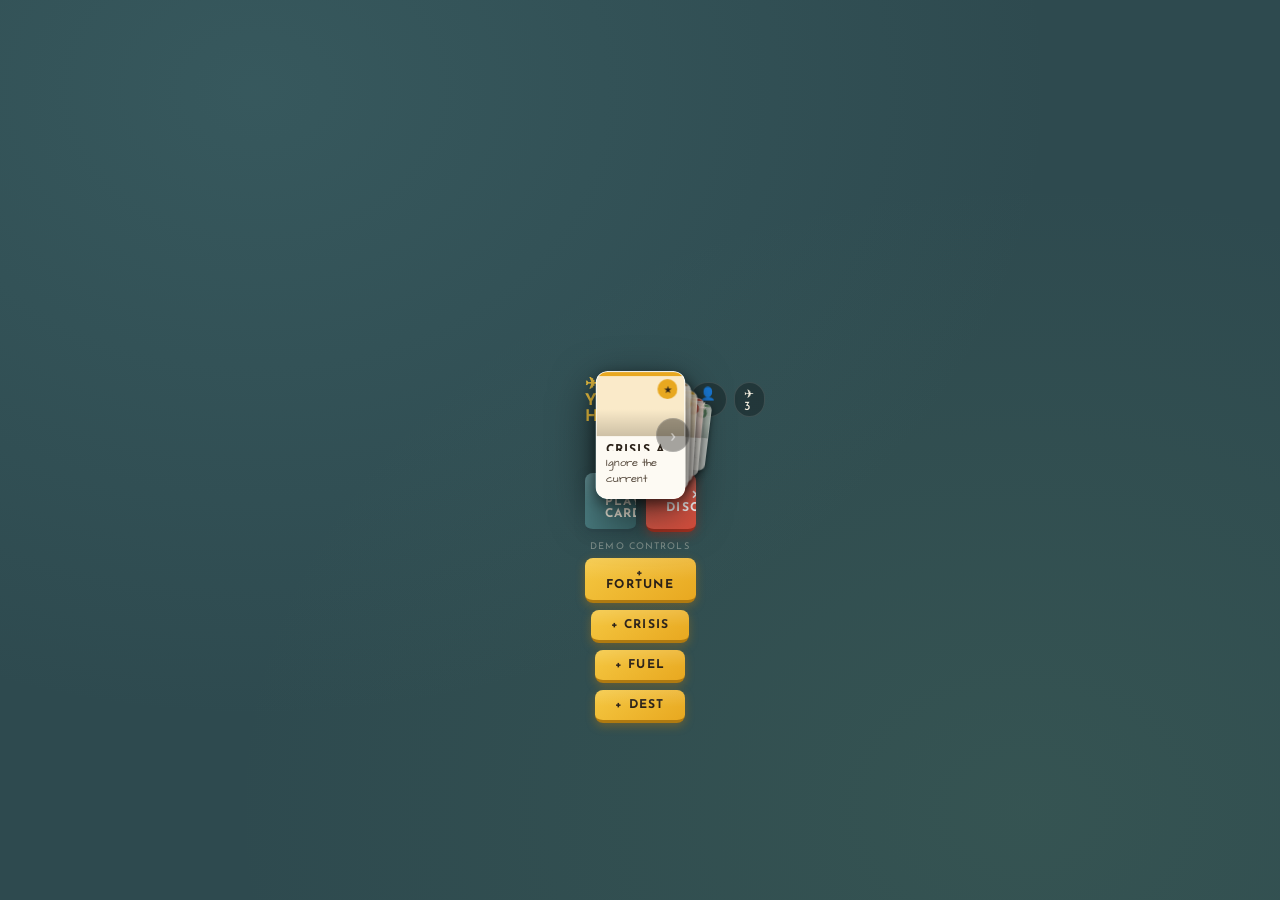
==== card-hand.html @ b1965eb2 "update" ====
<!DOCTYPE html>
<html lang="en">
<head>
<meta charset="UTF-8">
<meta name="viewport" content="width=device-width, initial-scale=1.0, user-scalable=no">
<title>Destination Dash — Card Hand</title>
<link href="https://fonts.googleapis.com/css2?family=Josefin+Sans:wght@300;400;700&family=Cabin:wght@400;600&family=Architects+Daughter&display=swap" rel="stylesheet">
<style>

/* =====================================================
   RESET
   ===================================================== */
*, *::before, *::after { box-sizing: border-box; margin: 0; padding: 0; }

html, body {
  width: 100%; height: 100%;
  overflow: hidden;
  -webkit-tap-highlight-color: transparent;
}

/* =====================================================
   DESIGN TOKENS
   Edit colours and transition speed here.
   ===================================================== */
:root {
  --teal-dark:    #2E4A4F;
  --teal-mid:     #3D6B6E;
  --teal-light:   #5A9196;
  --gold:         #E8A820;
  --gold-light:   #F5C842;
  --coral:        #D94F3D;
  --coral-light:  #F07060;
  --sage:         #6B9B6A;
  --sage-light:   #8BBB8A;
  --sand:         #C8A97E;
  --sand-dark:    #9B7B55;
  --lavender:     #8B7FAF;
  --warm-white:   #F5EFE0;
  --card-face:    #FDFAF3;
  --ink:          #2A2118;
  --ink-soft:     #4A3D30;
  --font-display: 'Josefin Sans', sans-serif;
  --font-body:    'Cabin', sans-serif;
  --font-flavor:  'Architects Daughter', cursive;
}

/* =====================================================
   APP SHELL
   Full screen on phones; letterboxed 3:4 on wide screens.
   ===================================================== */
body {
  background: var(--teal-dark);
  background-image:
    radial-gradient(ellipse at 20% 10%, rgba(90,145,150,.2) 0%, transparent 55%),
    radial-gradient(ellipse at 80% 90%, rgba(107,155,106,.12) 0%, transparent 55%);
  display: flex;
  align-items: center;
  justify-content: center;
  font-family: var(--font-body);
  color: var(--warm-white);
}

.app-shell {
  width:  min(100vw, calc(20vh * 0.75));
  height: min(20vh, calc(100vw * 1.333));
  display: flex;
  flex-direction: column;
  align-items: center;
  gap: 10px;
  padding: 14px 12px 10px;
}

/* =====================================================
   STATUS BAR
   ===================================================== */
.status-bar {
  width: 100%;
  display: flex;
  align-items: center;
  justify-content: space-between;
  flex-shrink: 0;
}

.status-bar h1 {
  font-family: var(--font-display);
  font-size: clamp(.7rem, 3.5vw, 1rem);
  font-weight: 700;
  letter-spacing: .18em;
  text-transform: uppercase;
  color: var(--gold-light);
}

.stat-pill {
  display: flex; align-items: center; gap: 4px;
  background: rgba(0,0,0,.3);
  border: 1px solid rgba(255,255,255,.12);
  border-radius: 20px;
  padding: 3px 9px;
  font-family: var(--font-display);
  font-size: clamp(.55rem, 2.4vw, .78rem);
  letter-spacing: .07em;
}
.stat-pill.warn   { border-color: rgba(232,168,32,.5);  color: var(--gold-light); }
.stat-pill.danger { border-color: rgba(217,79,61,.5);   color: var(--coral-light); }

/* =====================================================
   HAND STAGE
   IMPORTANT: no overflow:hidden here — cards must be
   visible even when they extend outside the stage bounds
   during animation.  The clipping happens at app-shell.
   ===================================================== */
.hand-stage {
  position: relative;
  width: 100%;
  flex: 1;
  min-height: 0;
  user-select: none;
  -webkit-user-select: none;
  touch-action: none;
}

/* =====================================================
   CARDS
   Width, height, left, top, transform — ALL set by JS.
   CSS handles appearance only.
   ===================================================== */
.hand-card {
  position: absolute;
  left: 0; top: 0;           /* anchor; JS translates from here */
  border-radius: 12px;
  overflow: hidden;
  cursor: pointer;
  will-change: transform;
  -webkit-user-drag: none;
}

.card-face {
  position: absolute;
  inset: 0;
  background: var(--card-face);
  border-radius: 12px;
  border: 1.5px solid rgba(255,255,255,.22);
  display: flex;
  flex-direction: column;
  overflow: hidden;
}

/* Coloured top stripe per type */
.card-face::before {
  content: '';
  height: 4px;
  flex-shrink: 0;
}
[data-type="fortune"] .card-face::before { background: var(--gold); }
[data-type="crisis"]  .card-face::before { background: var(--coral); }
[data-type="dest"]    .card-face::before { background: var(--sage); }
[data-type="fuel"]    .card-face::before { background: var(--sand-dark); }
[data-type="model"]   .card-face::before { background: var(--lavender); }

.card-art {
  flex-shrink: 0;
  height: 48%;
  background: center/cover no-repeat;
  position: relative;
}
.card-art::after {
  content: '';
  position: absolute; inset: 0;
  background: linear-gradient(180deg,transparent 55%,rgba(0,0,0,.18) 100%);
}

.card-badge {
  position: absolute;
  top: 7px; right: 7px;
  width: 20px; height: 20px;
  border-radius: 50%;
  display: flex; align-items: center; justify-content: center;
  font-size: .62rem;
  z-index: 2;
}
[data-type="fortune"] .card-badge { background: var(--gold);      color: var(--ink); }
[data-type="crisis"]  .card-badge { background: var(--coral);     color: #fff; }
[data-type="dest"]    .card-badge { background: var(--sage);      color: #fff; }
[data-type="fuel"]    .card-badge { background: var(--sand-dark); color: #fff; }
[data-type="model"]   .card-badge { background: var(--lavender);  color: #fff; }

.card-text {
  flex: 1;
  padding: 7px 9px 8px;
  display: flex;
  flex-direction: column;
  gap: 4px;
  overflow: hidden;
  min-height: 0;
}

.card-title {
  font-family: var(--font-display);
  font-weight: 700;
  font-size: clamp(.5rem, 1.6vw, .76rem);
  letter-spacing: .1em;
  text-transform: uppercase;
  color: var(--ink);
  white-space: nowrap;
  overflow: hidden;
  text-overflow: ellipsis;
  line-height: 1.2;
}

.card-body {
  font-family: var(--font-flavor);
  font-size: clamp(.44rem, 1.4vw, .68rem);
  color: var(--ink-soft);
  line-height: 1.45;
  overflow: hidden;
  display: -webkit-box;
  -webkit-line-clamp: 4;
  -webkit-box-orient: vertical;
}

.card-stats { display: flex; gap: 5px; margin-top: auto; padding-top: 3px; }
.card-stat  {
  font-family: var(--font-display);
  font-size: clamp(.42rem, 1.3vw, .62rem);
  font-weight: 700;
  background: rgba(0,0,0,.07);
  border-radius: 10px;
  padding: 2px 6px;
  color: var(--ink-soft);
}

.card-back {
  position: absolute; inset: 0;
  border-radius: 12px;
  background: linear-gradient(135deg,#3a6368 0%,#2a4a50 50%,#3a6368 100%);
  border: 1.5px solid rgba(255,255,255,.15);
  display: flex; align-items: center; justify-content: center;
}
.card-back::before {
  content: '';
  position: absolute; inset: 6px;
  border-radius: 8px;
  border: 1px dashed rgba(255,255,255,.2);
}
.card-back-label {
  font-family: var(--font-display);
  font-size: .55rem;
  letter-spacing: .2em;
  text-transform: uppercase;
  color: rgba(255,255,255,.3);
}

/* nav arrows */
.nav-hint {
  position: absolute;
  top: 50%; transform: translateY(-50%);
  width: 34px; height: 34px;
  background: rgba(0,0,0,.35);
  border: 1px solid rgba(255,255,255,.15);
  border-radius: 50%;
  display: flex; align-items: center; justify-content: center;
  font-size: 1.1rem;
  color: rgba(255,255,255,.5);
  pointer-events: none;
  opacity: 0;
  transition: opacity .3s ease;
  z-index: 200;
}
.nav-hint.left  { left:  6px; }
.nav-hint.right { right: 6px; }
.nav-hint.show  { opacity: 1; }

/* =====================================================
   DOTS
   ===================================================== */
.card-dots {
  display: flex; gap: 5px;
  align-items: center; justify-content: center;
  height: 18px;
  flex-shrink: 0;
}
.dot {
  width: 6px; height: 6px;
  border-radius: 3px;
  background: rgba(255,255,255,.25);
  transition: all .25s ease;
}
.dot.active { width: 18px; background: var(--gold); }

/* =====================================================
   BUTTONS
   ===================================================== */
.action-bar {
  display: flex; gap: 10px;
  justify-content: center;
  width: 100%;
  flex-shrink: 0;
}

.btn {
  display: inline-flex; align-items: center; gap: 6px;
  padding: 9px 20px;
  font-family: var(--font-display);
  font-size: clamp(.58rem, 2.1vw, .76rem);
  font-weight: 700;
  letter-spacing: .1em;
  text-transform: uppercase;
  border: none; border-radius: 8px;
  cursor: pointer;
  transition: transform .12s ease;
  -webkit-tap-highlight-color: transparent;
  position: relative; overflow: hidden;
}
.btn::after {
  content: '';
  position: absolute; inset: 0;
  background: linear-gradient(180deg,rgba(255,255,255,.12) 0%,transparent 55%);
  pointer-events: none;
}
.btn:active { transform: scale(.96); }

.btn-play    { background: linear-gradient(145deg,var(--teal-light),var(--teal-mid)); color: var(--warm-white); border-bottom: 3px solid var(--teal-dark); box-shadow: 0 3px 10px rgba(46,74,79,.5); }
.btn-discard { background: linear-gradient(145deg,var(--coral-light),var(--coral));   color: #fff;              border-bottom: 3px solid #a03020;           box-shadow: 0 3px 10px rgba(160,48,32,.5); }
.btn-add     { background: linear-gradient(145deg,var(--gold-light),var(--gold));     color: var(--ink);        border-bottom: 3px solid #b07a10;           box-shadow: 0 3px 10px rgba(184,122,16,.4); }

/* =====================================================
   DEMO CONTROLS  (remove in production)
   ===================================================== */
.demo-controls {
  display: flex; flex-wrap: wrap; gap: 7px;
  justify-content: center;
  width: 100%;
  flex-shrink: 0;
}
.demo-label {
  font-family: var(--font-display);
  font-size: .58rem; letter-spacing: .12em;
  color: rgba(245,239,224,.4);
  text-transform: uppercase;
  width: 100%; text-align: center;
}

/* =====================================================
   MODAL
   ===================================================== */
.modal-backdrop {
  position: fixed; inset: 0;
  background: rgba(20,35,38,.88);
  backdrop-filter: blur(6px);
  -webkit-backdrop-filter: blur(6px);
  display: flex; align-items: center; justify-content: center;
  padding: 20px;
  z-index: 1000;
  opacity: 0;
  pointer-events: none;
  transition: opacity .3s ease;
}
.modal-backdrop.open { opacity: 1; pointer-events: all; }

.modal {
  background: var(--card-face);
  border-radius: 16px;
  box-shadow: 0 24px 64px rgba(0,0,0,.7);
  width: min(320px, 88vw);
  overflow: hidden;
  color: var(--ink);
  transform: scale(.88) translateY(20px);
  transition: transform .32s cubic-bezier(.34,1.2,.64,1);
  border: 1.5px solid rgba(255,255,255,.3);
}
.modal-backdrop.open .modal { transform: scale(1) translateY(0); }

.modal-art {
  height: 160px;
  background: var(--teal-mid) center/cover no-repeat;
  position: relative;
}
.modal-art::after {
  content: '';
  position: absolute; inset: 0;
  background: linear-gradient(180deg,transparent 40%,rgba(0,0,0,.3) 100%);
}

.modal-header  { padding: 14px 18px 4px; }
.modal-title   { font-family: var(--font-display); font-size: .95rem; font-weight: 700; letter-spacing: .12em; text-transform: uppercase; }
.modal-badge   { display: inline-flex; align-items: center; gap: 4px; margin-top: 5px; padding: 2px 10px; border-radius: 20px; font-family: var(--font-display); font-size: .62rem; letter-spacing: .1em; text-transform: uppercase; }

[data-type="fortune"] .modal-badge { background: rgba(232,168,32,.15); color: var(--gold);      border: 1px solid rgba(232,168,32,.3); }
[data-type="crisis"]  .modal-badge { background: rgba(217,79,61,.15);  color: var(--coral);     border: 1px solid rgba(217,79,61,.3); }
[data-type="dest"]    .modal-badge { background: rgba(107,155,106,.15);color: var(--sage);      border: 1px solid rgba(107,155,106,.3); }
[data-type="fuel"]    .modal-badge { background: rgba(200,169,126,.15);color: var(--sand-dark); border: 1px solid rgba(200,169,126,.3); }
[data-type="model"]   .modal-badge { background: rgba(139,127,175,.15);color: var(--lavender);  border: 1px solid rgba(139,127,175,.3); }

.modal-body   { padding: 10px 18px; font-family: var(--font-flavor); font-size: .82rem; color: var(--ink-soft); line-height: 1.6; }
.modal-stats  { display: flex; gap: 8px; padding: 4px 18px 12px; }
.modal-stat   { font-family: var(--font-display); font-size: .7rem; font-weight: 700; background: rgba(0,0,0,.07); border-radius: 12px; padding: 3px 10px; color: var(--ink-soft); }
.modal-footer { display: flex; gap: 8px; padding: 10px 18px 16px; border-top: 1px solid rgba(0,0,0,.08); }
.modal-footer .btn { flex: 1; justify-content: center; }

/* =====================================================
   ENTRANCE ANIMATION
   ===================================================== */
@keyframes card-enter {
  from { opacity: 0; transform: translateX(50px) scale(.82) !important; }
  to   { opacity: 1; }
}
.card-entering { animation: card-enter .38s cubic-bezier(.34,1.15,.64,1) forwards; }

</style>
</head>
<body>

<div class="app-shell">

  <div class="status-bar">
    <h1>✈ Your Hand</h1>
    <div style="display:flex;gap:7px">
      <div class="stat-pill warn">⛽ 8</div>
      <div class="stat-pill">👤 4</div>
      <div class="stat-pill">✈ 3</div>
    </div>
  </div>

  <div class="hand-stage" id="hand-stage">
    <div class="nav-hint left"  id="nav-left">‹</div>
    <div class="nav-hint right" id="nav-right">›</div>
  </div>

  <div class="card-dots" id="card-dots"></div>

  <div class="action-bar">
    <button class="btn btn-play"    id="btn-play">✈ Play Card</button>
    <button class="btn btn-discard" id="btn-discard">✕ Discard</button>
  </div>

  <div class="demo-controls">
    <div class="demo-label">Demo Controls</div>
    <button class="btn btn-add" id="btn-add-fortune">+ Fortune</button>
    <button class="btn btn-add" id="btn-add-crisis">+ Crisis</button>
    <button class="btn btn-add" id="btn-add-fuel">+ Fuel</button>
    <button class="btn btn-add" id="btn-add-dest">+ Dest</button>
  </div>

</div>

<div class="modal-backdrop" id="modal-backdrop">
  <div class="modal" id="modal">
    <div class="modal-art"    id="modal-art"></div>
    <div class="modal-header">
      <div class="modal-title" id="modal-title"></div>
      <div class="modal-badge" id="modal-badge"></div>
    </div>
    <div class="modal-body"   id="modal-body"></div>
    <div class="modal-stats"  id="modal-stats"></div>
    <div class="modal-footer">
      <button class="btn btn-play"    id="modal-play-btn">✈ Play</button>
      <button class="btn btn-discard" id="modal-close-btn">✕ Close</button>
    </div>
  </div>
</div>

<script>
/* =====================================================
   CardHand — Destination Dash
   =====================================================

   PUBLIC API
   ──────────
   const hand = new CardHand('#hand-stage', options);

   hand.addCard(data, {animate})   Add card to right end
   hand.removeCard(index?)         Remove by index (default = active)
   hand.removeActiveCard()         Remove active card
   hand.navigateTo(index)          Go to card by index
   hand.navigateNext()             Next card
   hand.navigatePrev()             Previous card
   hand.getActiveCard()            Returns active card data
   hand.openModal(index?)          Open detail modal
   hand.closeModal()               Close modal
   hand.onActiveCardTap(fn)        fn(cardData, el)
   hand.onCardPlay(fn)             fn(cardData)
   hand.onCardDiscard(fn)          fn(cardData)

   CARD DATA SHAPE
   ───────────────
   { id, type, title, body, art, faceDown, stats:[{icon,value}] }
   type: 'fortune' | 'crisis' | 'dest' | 'fuel' | 'model'

   FAN TUNING  (edit constants inside _measure())
   ───────────
   CARD_RATIO   card height / width          default 1.42
   CARD_W_FRAC  card width as % of stage     default 0.40
   PEEK_RATIO   horizontal shift per step    default 0.10
   DROOP_RATIO  downward drop per step       default 0.038
   BG_SCALE     scale per step from active   default 0.85
   MAX_ROT      max rotation in degrees      default 7
   ===================================================== */

class CardHand {

  constructor(selector, opts = {}) {
    this.stage = document.querySelector(selector);
    this.cards  = [];   // card data objects
    this._els   = [];   // parallel DOM elements

    this.activeIndex     = 0;
    this._swipeThreshold = opts.swipeThreshold ?? 40;
    this._holdDelay      = opts.holdDelay      ?? 480;
    this._cbTap          = opts.onActiveCardTap ?? null;
    this._cbPlay         = opts.onCardPlay      ?? null;
    this._cbDiscard      = opts.onCardDiscard   ?? null;

    this._drag        = null;
    this._holdTimer   = null;
    this._didMove     = false;
    this._resizeTimer = null;

    this._navLeft  = document.getElementById('nav-left');
    this._navRight = document.getElementById('nav-right');

    this._listen();
  }

  /* ── add / remove ──────────────────────────────── */

  addCard(data, opts = {}) {
    const animate = opts.animate !== false;
    this.cards.push(data);
    const el = this._build(data);
    this.stage.appendChild(el);
    this._els.push(el);

    // One rAF so the element has layout before we measure it
    requestAnimationFrame(() => {
      this._layout(animate);
      this._dots();
      this._hints();
      if (animate) {
        el.classList.add('card-entering');
        el.addEventListener('animationend',
          () => el.classList.remove('card-entering'), { once:true });
      }
    });
  }

  removeCard(idx = this.activeIndex) {
    if (!this.cards.length) return;
    idx = Math.max(0, Math.min(idx, this.cards.length - 1));
    const el = this._els[idx];
    el.style.transition = 'opacity .22s ease, transform .22s ease';
    el.style.opacity    = '0';
    el.style.transform += ' scale(.82)';
    setTimeout(() => {
      el.remove();
      this.cards.splice(idx, 1);
      this._els.splice(idx, 1);
      this.activeIndex = Math.min(this.activeIndex, Math.max(0, this.cards.length-1));
      this._layout(true); this._dots(); this._hints();
    }, 250);
  }

  removeActiveCard() { this.removeCard(this.activeIndex); }

  /* ── navigation ────────────────────────────────── */

  navigateTo(i) {
    if (i < 0 || i >= this.cards.length) return;
    this.activeIndex = i;
    this._layout(true); this._dots(); this._hints();
  }
  navigateNext() { this.navigateTo(this.activeIndex + 1); }
  navigatePrev() { this.navigateTo(this.activeIndex - 1); }
  getActiveCard() { return this.cards[this.activeIndex] ?? null; }

  /* ── callbacks ─────────────────────────────────── */

  onActiveCardTap(fn) { this._cbTap     = fn; }
  onCardPlay(fn)      { this._cbPlay    = fn; }
  onCardDiscard(fn)   { this._cbDiscard = fn; }

  /* ── modal ──────────────────────────────────────── */

  openModal(idx = this.activeIndex) {
    const card = this.cards[idx];
    if (!card) return;
    const backdrop = document.getElementById('modal-backdrop');
    const modal    = document.getElementById('modal');
    modal.dataset.type = card.type;

    const artEl = document.getElementById('modal-art');
    artEl.style.backgroundImage = card.art
      ? `url('${card.art}')`
      : `linear-gradient(135deg,${this._color(card.type)}55,${this._color(card.type)}22)`;

    document.getElementById('modal-title').textContent = card.title ?? '';
    document.getElementById('modal-body').textContent  = card.body  ?? '';
    document.getElementById('modal-badge').textContent = this._label(card.type);

    const stats = document.getElementById('modal-stats');
    stats.innerHTML = '';
    (card.stats ?? []).forEach(s => {
      const d = document.createElement('div');
      d.className = 'modal-stat';
      d.textContent = `${s.icon} ${s.value}`;
      stats.appendChild(d);
    });

    backdrop.classList.add('open');
    const close = e => {
      if (e.target === backdrop) {
        this.closeModal();
        backdrop.removeEventListener('pointerdown', close);
      }
    };
    backdrop.addEventListener('pointerdown', close);
  }

  closeModal() {
    document.getElementById('modal-backdrop')?.classList.remove('open');
  }

  /* ── LAYOUT ENGINE ──────────────────────────────── */

  /*
   * _measure()
   * All layout constants in one place.
   * Edit these to tune the fan appearance.
   *
   * CARD_RATIO   — height ÷ width (1.42 ≈ real playing card)
   * CARD_W_FRAC  — card width as a fraction of stage width
   * PEEK_RATIO   — horizontal offset per step as fraction of stage width
   *                Increase for a wider, more spread fan
   * DROOP_RATIO  — downward arc per step as fraction of stage height
   *                Increase for a deeper curve
   * BG_SCALE     — scale multiplier per step away from active (0–1)
   *                Lower = background cards shrink more dramatically
   * MAX_ROT      — max rotation in degrees on the outermost card
   *                Increase for a more angular, dramatic fan
   */
  _measure() {
    const CARD_RATIO  = 1.42;
    const CARD_W_FRAC = 0.40;
    const PEEK_RATIO  = 0.10;
    const DROOP_RATIO = 0.038;
    const BG_SCALE    = 0.85;
    const MAX_ROT     = 7;

    const sw = this.stage.offsetWidth;
    const sh = this.stage.offsetHeight;

    const cardW = Math.max(90, Math.min(210, sw * CARD_W_FRAC));
    const cardH = cardW * CARD_RATIO;
    const peek  = sw * PEEK_RATIO;
    const droop = sh * DROOP_RATIO;

    return { sw, sh, cardW, cardH, peek, droop, BG_SCALE, MAX_ROT };
  }

  /*
   * _layout(animate)
   * Positions every card using pixel transforms.
   * All transform values are computed here in JS —
   * no CSS variables are parsed, avoiding the clamp() issue.
   */
  _layout(animate = true) {
    if (!this._els.length) return;

    const { sw, sh, cardW, cardH, peek, droop, BG_SCALE, MAX_ROT } = this._measure();
    const ai    = this.activeIndex;
    const count = this._els.length;
    const cx    = sw / 2;
    const cy    = sh / 2;
    const span  = Math.max(1, Math.max(ai, count - 1 - ai));

    this._els.forEach((el, i) => {
      const dist    = i - ai;       // negative = left, 0 = active, positive = right
      const absDist = Math.abs(dist);

      // Set dimensions first so the card has a real size in the DOM
      el.style.width  = `${cardW}px`;
      el.style.height = `${cardH}px`;

      // X: centre the active card; offset others by peek per step
      const x = cx - cardW / 2 + dist * peek;
      // Y: active card at vertical centre; others drop by droop per step
      const y = cy - cardH / 2 + absDist * droop;

      // Scale: 1.0 for active, reduces by BG_SCALE per step
      const scale = Math.pow(BG_SCALE, absDist);

      // Rotation: spread evenly across MAX_ROT degrees
      const rotate = dist * (MAX_ROT / span);

      // Z-index: active always on top
      el.style.zIndex = 100 - absDist;

      // Opacity: gently fade distant cards
      el.style.opacity = Math.max(0.4, 1 - absDist * 0.07).toFixed(2);

      // Shadow
      el.style.boxShadow = absDist === 0
        ? '0 16px 44px rgba(0,0,0,.65), 0 4px 14px rgba(0,0,0,.45)'
        : '0 5px 18px rgba(0,0,0,.5), 0 2px 6px rgba(0,0,0,.3)';

      // Transition: on during navigation, off during drag
      el.style.transition = animate
        ? 'transform .42s cubic-bezier(.34,1.15,.64,1), opacity .35s ease, box-shadow .35s ease'
        : 'none';

      // The actual transform: translate from top-left, scale, rotate
      el.style.transform = `translate(${x}px,${y}px) scale(${scale}) rotate(${rotate}deg)`;

      el.classList.toggle('is-active', i === ai);
    });
  }

  /* ── BUILD CARD ELEMENT ─────────────────────────── */

  _build(data) {
    const el = document.createElement('div');
    el.className      = 'hand-card';
    el.dataset.type   = data.type  ?? 'fortune';
    el.dataset.cardId = data.id    ?? '';

    if (data.faceDown) {
      el.innerHTML = `<div class="card-back">
        <span class="card-back-label">Destination Dash</span></div>`;
    } else {
      const artBg    = data.art ? `url('${data.art}')` : '';
      const artColor = this._color(data.type);
      const stats    = (data.stats ?? []).map(s =>
        `<span class="card-stat">${s.icon} ${s.value}</span>`).join('');

      el.innerHTML = `
        <div class="card-face">
          <div class="card-art"
            style="background-image:${artBg};background-color:${artColor}33;"></div>
          <div class="card-badge">${this._icon(data.type)}</div>
          <div class="card-text">
            <div class="card-title">${data.title ?? ''}</div>
            <div class="card-body">${data.body ?? ''}</div>
            ${stats ? `<div class="card-stats">${stats}</div>` : ''}
          </div>
        </div>`;
    }
    return el;
  }

  /* ── INPUT HANDLING ─────────────────────────────── */

  _listen() {
    const s = this.stage;
    s.addEventListener('pointerdown',   e => this._down(e),   { passive:true });
    s.addEventListener('pointermove',   e => this._move(e),   { passive:true });
    s.addEventListener('pointerup',     e => this._up(e));
    s.addEventListener('pointercancel', ()  => this._cancel());

    document.addEventListener('keydown', e => {
      if (e.key==='ArrowRight') this.navigateNext();
      if (e.key==='ArrowLeft')  this.navigatePrev();
      if (e.key==='Enter'||e.key===' ') this.openModal();
      if (e.key==='Escape')     this.closeModal();
    });

    window.addEventListener('resize', () => {
      clearTimeout(this._resizeTimer);
      this._resizeTimer = setTimeout(() => this._layout(false), 80);
    });
  }

  _down(e) {
    this._didMove = false;
    this._drag    = { startX: e.clientX, startY: e.clientY, lastX: e.clientX };
    this._holdTimer = setTimeout(() => {
      if (!this._didMove) this.openModal();
    }, this._holdDelay);
  }

  _move(e) {
    if (!this._drag) return;
    const dx = e.clientX - this._drag.startX;
    const dy = e.clientY - this._drag.startY;
    if (Math.abs(dx) > 6 || Math.abs(dy) > 6) {
      this._didMove = true;
      clearTimeout(this._holdTimer);
    }
    this._drag.lastX = e.clientX;
  }

  _up(e) {
    if (!this._drag) return;
    clearTimeout(this._holdTimer);
    const dx      = e.clientX - this._drag.startX;
    const dy      = e.clientY - this._drag.startY;
    const didMove = this._didMove;
    this._drag    = null;
    this._didMove = false;

    if (didMove) {
      // Swipe: horizontal must dominate
      if (Math.abs(dx) > this._swipeThreshold && Math.abs(dx) > Math.abs(dy) * 1.2) {
        if (dx < 0) this.navigateNext();
        else        this.navigatePrev();
      }
    } else {
      // Short tap — identify which card was hit
      const hit    = document.elementFromPoint(e.clientX, e.clientY);
      const cardEl = hit?.closest?.('.hand-card');
      const idx    = cardEl ? this._els.indexOf(cardEl) : -1;

      if (idx === this.activeIndex && cardEl) {
        if (this._cbTap) this._cbTap(this.cards[idx], cardEl);
      } else if (idx !== -1) {
        this.navigateTo(idx);
      }
    }
  }

  _cancel() {
    clearTimeout(this._holdTimer);
    this._drag = null; this._didMove = false;
    this._layout(true);
  }

  /* ── UI HELPERS ─────────────────────────────────── */

  _dots() {
    const c = document.getElementById('card-dots');
    if (!c) return;
    c.innerHTML = '';
    this.cards.forEach((_, i) => {
      const d = document.createElement('div');
      d.className = `dot${i === this.activeIndex ? ' active' : ''}`;
      c.appendChild(d);
    });
  }

  _hints() {
    this._navLeft ?.classList.toggle('show', this.activeIndex > 0);
    this._navRight?.classList.toggle('show', this.activeIndex < this.cards.length - 1);
  }

  /* ── TYPE HELPERS ───────────────────────────────── */

  _icon(t)  { return {fortune:'★',crisis:'⚠',dest:'◎',fuel:'⛽',model:'✈'}[t]??'?'; }
  _label(t) { return {fortune:'★ Fortune',crisis:'⚠ Crisis',dest:'◎ Destination',
                      fuel:'⛽ Fuel Canister',model:'✈ Model (DLC)'}[t]??t; }
  _color(t) { return {fortune:'#E8A820',crisis:'#D94F3D',dest:'#6B9B6A',
                      fuel:'#C8A97E',model:'#8B7FAF'}[t]??'#888'; }
}

/* =====================================================
   INIT
   ===================================================== */

const hand = new CardHand('#hand-stage', {
  swipeThreshold: 40,
  holdDelay:      480,
  onActiveCardTap() { hand.openModal(); },
  onCardPlay(c)     { console.log('Play:',c.title); hand.closeModal(); hand.removeActiveCard(); },
  onCardDiscard(c)  { console.log('Discard:',c.title); hand.closeModal(); hand.removeActiveCard(); },
});

/* Wire buttons */
document.getElementById('btn-play').onclick    = () => { const c=hand.getActiveCard(); if(c&&hand._cbPlay)    hand._cbPlay(c); };
document.getElementById('btn-discard').onclick = () => { const c=hand.getActiveCard(); if(c&&hand._cbDiscard) hand._cbDiscard(c); };
document.getElementById('modal-play-btn').onclick  = () => { const c=hand.getActiveCard(); if(c&&hand._cbPlay) hand._cbPlay(c); };
document.getElementById('modal-close-btn').onclick = () => hand.closeModal();

/* Demo buttons */
let n = 10;
document.getElementById('btn-add-fortune').onclick = () =>
  hand.addCard({id:`f${n++}`,type:'fortune',title:'Hack The System',
    body:'Instead of rolling the die, gain up to 6 passengers at end of turn.',stats:[]});
document.getElementById('btn-add-crisis').onclick = () =>
  hand.addCard({id:`c${n++}`,type:'crisis',title:'Fuel Leak',
    body:'Roll the die twice. Remove fuel equal to or more than the sum.',stats:[]});
document.getElementById('btn-add-fuel').onclick = () =>
  hand.addCard({id:`u${n++}`,type:'fuel',title:'Fuel Canister',body:'',
    stats:[{icon:'⛽',value:String(Math.floor(Math.random()*7)+2)}]});
document.getElementById('btn-add-dest').onclick = () =>
  hand.addCard({id:`d${n++}`,type:'dest',title:'Mount Ignis',
    body:'The heart of the planet roars with the might of a thousand dragons.',
    stats:[{icon:'⛽',value:'15'},{icon:'👤',value:'4–8'}]});

/* Starting hand — stagger slightly for a cascade-in effect */
requestAnimationFrame(() => {
  [
    {id:'c1',type:'fortune',title:'Crisis Averted',
     body:'Ignore the current crisis. Only playable during the resolution phase.',stats:[]},
    {id:'u1',type:'fuel',title:'Fuel Canister',body:'',stats:[{icon:'⛽',value:'6'}]},
    {id:'f1',type:'fortune',title:'Overdrive',
     body:'You have an unlimited number of actions this turn.',stats:[]},
    {id:'cr1',type:'crisis',title:'Sabotaged',
     body:'Discard all cards in your hand (including crises).',stats:[]},
    {id:'d1',type:'dest',title:'Lonely Hills',
     body:'You feel an irresistible urge to venture deeper into the labyrinth of valleys.',
     stats:[{icon:'⛽',value:'7'},{icon:'👤',value:'1–4'}]},
  ].forEach((c, i) => setTimeout(() => hand.addCard(c, {animate: i > 0}), i * 70));
});
</script>
</body>
</html>
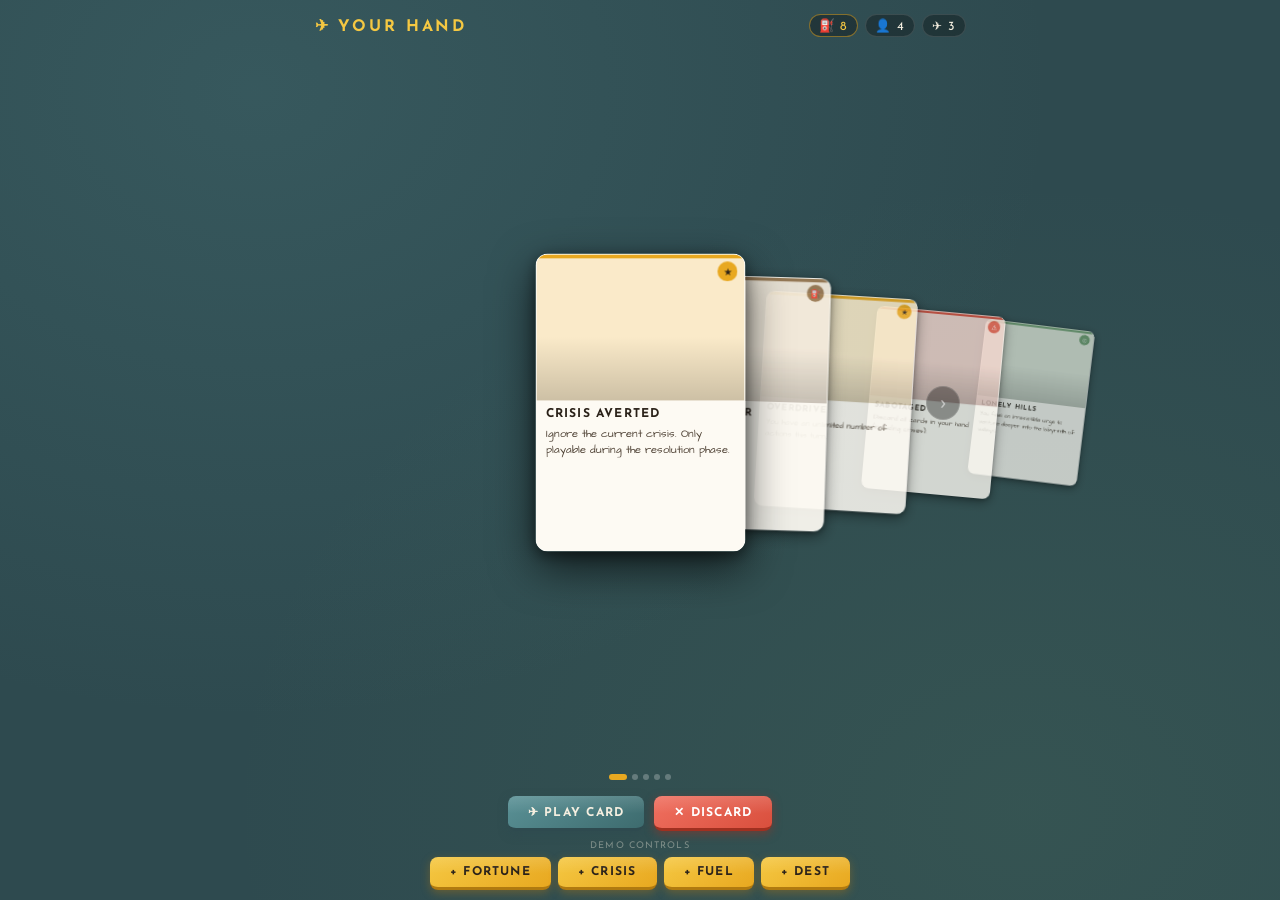
==== commit f0f686ee: "update" ====
--- a/card-hand.html
+++ b/card-hand.html
@@ -5,408 +5,7 @@
 <meta name="viewport" content="width=device-width, initial-scale=1.0, user-scalable=no">
 <title>Destination Dash — Card Hand</title>
 <link href="https://fonts.googleapis.com/css2?family=Josefin+Sans:wght@300;400;700&family=Cabin:wght@400;600&family=Architects+Daughter&display=swap" rel="stylesheet">
-<style>
-
-/* =====================================================
-   RESET
-   ===================================================== */
-*, *::before, *::after { box-sizing: border-box; margin: 0; padding: 0; }
-
-html, body {
-  width: 100%; height: 100%;
-  overflow: hidden;
-  -webkit-tap-highlight-color: transparent;
-}
-
-/* =====================================================
-   DESIGN TOKENS
-   Edit colours and transition speed here.
-   ===================================================== */
-:root {
-  --teal-dark:    #2E4A4F;
-  --teal-mid:     #3D6B6E;
-  --teal-light:   #5A9196;
-  --gold:         #E8A820;
-  --gold-light:   #F5C842;
-  --coral:        #D94F3D;
-  --coral-light:  #F07060;
-  --sage:         #6B9B6A;
-  --sage-light:   #8BBB8A;
-  --sand:         #C8A97E;
-  --sand-dark:    #9B7B55;
-  --lavender:     #8B7FAF;
-  --warm-white:   #F5EFE0;
-  --card-face:    #FDFAF3;
-  --ink:          #2A2118;
-  --ink-soft:     #4A3D30;
-  --font-display: 'Josefin Sans', sans-serif;
-  --font-body:    'Cabin', sans-serif;
-  --font-flavor:  'Architects Daughter', cursive;
-}
-
-/* =====================================================
-   APP SHELL
-   Full screen on phones; letterboxed 3:4 on wide screens.
-   ===================================================== */
-body {
-  background: var(--teal-dark);
-  background-image:
-    radial-gradient(ellipse at 20% 10%, rgba(90,145,150,.2) 0%, transparent 55%),
-    radial-gradient(ellipse at 80% 90%, rgba(107,155,106,.12) 0%, transparent 55%);
-  display: flex;
-  align-items: center;
-  justify-content: center;
-  font-family: var(--font-body);
-  color: var(--warm-white);
-}
-
-.app-shell {
-  width:  min(100vw, calc(20vh * 0.75));
-  height: min(20vh, calc(100vw * 1.333));
-  display: flex;
-  flex-direction: column;
-  align-items: center;
-  gap: 10px;
-  padding: 14px 12px 10px;
-}
-
-/* =====================================================
-   STATUS BAR
-   ===================================================== */
-.status-bar {
-  width: 100%;
-  display: flex;
-  align-items: center;
-  justify-content: space-between;
-  flex-shrink: 0;
-}
-
-.status-bar h1 {
-  font-family: var(--font-display);
-  font-size: clamp(.7rem, 3.5vw, 1rem);
-  font-weight: 700;
-  letter-spacing: .18em;
-  text-transform: uppercase;
-  color: var(--gold-light);
-}
-
-.stat-pill {
-  display: flex; align-items: center; gap: 4px;
-  background: rgba(0,0,0,.3);
-  border: 1px solid rgba(255,255,255,.12);
-  border-radius: 20px;
-  padding: 3px 9px;
-  font-family: var(--font-display);
-  font-size: clamp(.55rem, 2.4vw, .78rem);
-  letter-spacing: .07em;
-}
-.stat-pill.warn   { border-color: rgba(232,168,32,.5);  color: var(--gold-light); }
-.stat-pill.danger { border-color: rgba(217,79,61,.5);   color: var(--coral-light); }
-
-/* =====================================================
-   HAND STAGE
-   IMPORTANT: no overflow:hidden here — cards must be
-   visible even when they extend outside the stage bounds
-   during animation.  The clipping happens at app-shell.
-   ===================================================== */
-.hand-stage {
-  position: relative;
-  width: 100%;
-  flex: 1;
-  min-height: 0;
-  user-select: none;
-  -webkit-user-select: none;
-  touch-action: none;
-}
-
-/* =====================================================
-   CARDS
-   Width, height, left, top, transform — ALL set by JS.
-   CSS handles appearance only.
-   ===================================================== */
-.hand-card {
-  position: absolute;
-  left: 0; top: 0;           /* anchor; JS translates from here */
-  border-radius: 12px;
-  overflow: hidden;
-  cursor: pointer;
-  will-change: transform;
-  -webkit-user-drag: none;
-}
-
-.card-face {
-  position: absolute;
-  inset: 0;
-  background: var(--card-face);
-  border-radius: 12px;
-  border: 1.5px solid rgba(255,255,255,.22);
-  display: flex;
-  flex-direction: column;
-  overflow: hidden;
-}
-
-/* Coloured top stripe per type */
-.card-face::before {
-  content: '';
-  height: 4px;
-  flex-shrink: 0;
-}
-[data-type="fortune"] .card-face::before { background: var(--gold); }
-[data-type="crisis"]  .card-face::before { background: var(--coral); }
-[data-type="dest"]    .card-face::before { background: var(--sage); }
-[data-type="fuel"]    .card-face::before { background: var(--sand-dark); }
-[data-type="model"]   .card-face::before { background: var(--lavender); }
-
-.card-art {
-  flex-shrink: 0;
-  height: 48%;
-  background: center/cover no-repeat;
-  position: relative;
-}
-.card-art::after {
-  content: '';
-  position: absolute; inset: 0;
-  background: linear-gradient(180deg,transparent 55%,rgba(0,0,0,.18) 100%);
-}
-
-.card-badge {
-  position: absolute;
-  top: 7px; right: 7px;
-  width: 20px; height: 20px;
-  border-radius: 50%;
-  display: flex; align-items: center; justify-content: center;
-  font-size: .62rem;
-  z-index: 2;
-}
-[data-type="fortune"] .card-badge { background: var(--gold);      color: var(--ink); }
-[data-type="crisis"]  .card-badge { background: var(--coral);     color: #fff; }
-[data-type="dest"]    .card-badge { background: var(--sage);      color: #fff; }
-[data-type="fuel"]    .card-badge { background: var(--sand-dark); color: #fff; }
-[data-type="model"]   .card-badge { background: var(--lavender);  color: #fff; }
-
-.card-text {
-  flex: 1;
-  padding: 7px 9px 8px;
-  display: flex;
-  flex-direction: column;
-  gap: 4px;
-  overflow: hidden;
-  min-height: 0;
-}
-
-.card-title {
-  font-family: var(--font-display);
-  font-weight: 700;
-  font-size: clamp(.5rem, 1.6vw, .76rem);
-  letter-spacing: .1em;
-  text-transform: uppercase;
-  color: var(--ink);
-  white-space: nowrap;
-  overflow: hidden;
-  text-overflow: ellipsis;
-  line-height: 1.2;
-}
-
-.card-body {
-  font-family: var(--font-flavor);
-  font-size: clamp(.44rem, 1.4vw, .68rem);
-  color: var(--ink-soft);
-  line-height: 1.45;
-  overflow: hidden;
-  display: -webkit-box;
-  -webkit-line-clamp: 4;
-  -webkit-box-orient: vertical;
-}
-
-.card-stats { display: flex; gap: 5px; margin-top: auto; padding-top: 3px; }
-.card-stat  {
-  font-family: var(--font-display);
-  font-size: clamp(.42rem, 1.3vw, .62rem);
-  font-weight: 700;
-  background: rgba(0,0,0,.07);
-  border-radius: 10px;
-  padding: 2px 6px;
-  color: var(--ink-soft);
-}
-
-.card-back {
-  position: absolute; inset: 0;
-  border-radius: 12px;
-  background: linear-gradient(135deg,#3a6368 0%,#2a4a50 50%,#3a6368 100%);
-  border: 1.5px solid rgba(255,255,255,.15);
-  display: flex; align-items: center; justify-content: center;
-}
-.card-back::before {
-  content: '';
-  position: absolute; inset: 6px;
-  border-radius: 8px;
-  border: 1px dashed rgba(255,255,255,.2);
-}
-.card-back-label {
-  font-family: var(--font-display);
-  font-size: .55rem;
-  letter-spacing: .2em;
-  text-transform: uppercase;
-  color: rgba(255,255,255,.3);
-}
-
-/* nav arrows */
-.nav-hint {
-  position: absolute;
-  top: 50%; transform: translateY(-50%);
-  width: 34px; height: 34px;
-  background: rgba(0,0,0,.35);
-  border: 1px solid rgba(255,255,255,.15);
-  border-radius: 50%;
-  display: flex; align-items: center; justify-content: center;
-  font-size: 1.1rem;
-  color: rgba(255,255,255,.5);
-  pointer-events: none;
-  opacity: 0;
-  transition: opacity .3s ease;
-  z-index: 200;
-}
-.nav-hint.left  { left:  6px; }
-.nav-hint.right { right: 6px; }
-.nav-hint.show  { opacity: 1; }
-
-/* =====================================================
-   DOTS
-   ===================================================== */
-.card-dots {
-  display: flex; gap: 5px;
-  align-items: center; justify-content: center;
-  height: 18px;
-  flex-shrink: 0;
-}
-.dot {
-  width: 6px; height: 6px;
-  border-radius: 3px;
-  background: rgba(255,255,255,.25);
-  transition: all .25s ease;
-}
-.dot.active { width: 18px; background: var(--gold); }
-
-/* =====================================================
-   BUTTONS
-   ===================================================== */
-.action-bar {
-  display: flex; gap: 10px;
-  justify-content: center;
-  width: 100%;
-  flex-shrink: 0;
-}
-
-.btn {
-  display: inline-flex; align-items: center; gap: 6px;
-  padding: 9px 20px;
-  font-family: var(--font-display);
-  font-size: clamp(.58rem, 2.1vw, .76rem);
-  font-weight: 700;
-  letter-spacing: .1em;
-  text-transform: uppercase;
-  border: none; border-radius: 8px;
-  cursor: pointer;
-  transition: transform .12s ease;
-  -webkit-tap-highlight-color: transparent;
-  position: relative; overflow: hidden;
-}
-.btn::after {
-  content: '';
-  position: absolute; inset: 0;
-  background: linear-gradient(180deg,rgba(255,255,255,.12) 0%,transparent 55%);
-  pointer-events: none;
-}
-.btn:active { transform: scale(.96); }
-
-.btn-play    { background: linear-gradient(145deg,var(--teal-light),var(--teal-mid)); color: var(--warm-white); border-bottom: 3px solid var(--teal-dark); box-shadow: 0 3px 10px rgba(46,74,79,.5); }
-.btn-discard { background: linear-gradient(145deg,var(--coral-light),var(--coral));   color: #fff;              border-bottom: 3px solid #a03020;           box-shadow: 0 3px 10px rgba(160,48,32,.5); }
-.btn-add     { background: linear-gradient(145deg,var(--gold-light),var(--gold));     color: var(--ink);        border-bottom: 3px solid #b07a10;           box-shadow: 0 3px 10px rgba(184,122,16,.4); }
-
-/* =====================================================
-   DEMO CONTROLS  (remove in production)
-   ===================================================== */
-.demo-controls {
-  display: flex; flex-wrap: wrap; gap: 7px;
-  justify-content: center;
-  width: 100%;
-  flex-shrink: 0;
-}
-.demo-label {
-  font-family: var(--font-display);
-  font-size: .58rem; letter-spacing: .12em;
-  color: rgba(245,239,224,.4);
-  text-transform: uppercase;
-  width: 100%; text-align: center;
-}
-
-/* =====================================================
-   MODAL
-   ===================================================== */
-.modal-backdrop {
-  position: fixed; inset: 0;
-  background: rgba(20,35,38,.88);
-  backdrop-filter: blur(6px);
-  -webkit-backdrop-filter: blur(6px);
-  display: flex; align-items: center; justify-content: center;
-  padding: 20px;
-  z-index: 1000;
-  opacity: 0;
-  pointer-events: none;
-  transition: opacity .3s ease;
-}
-.modal-backdrop.open { opacity: 1; pointer-events: all; }
-
-.modal {
-  background: var(--card-face);
-  border-radius: 16px;
-  box-shadow: 0 24px 64px rgba(0,0,0,.7);
-  width: min(320px, 88vw);
-  overflow: hidden;
-  color: var(--ink);
-  transform: scale(.88) translateY(20px);
-  transition: transform .32s cubic-bezier(.34,1.2,.64,1);
-  border: 1.5px solid rgba(255,255,255,.3);
-}
-.modal-backdrop.open .modal { transform: scale(1) translateY(0); }
-
-.modal-art {
-  height: 160px;
-  background: var(--teal-mid) center/cover no-repeat;
-  position: relative;
-}
-.modal-art::after {
-  content: '';
-  position: absolute; inset: 0;
-  background: linear-gradient(180deg,transparent 40%,rgba(0,0,0,.3) 100%);
-}
-
-.modal-header  { padding: 14px 18px 4px; }
-.modal-title   { font-family: var(--font-display); font-size: .95rem; font-weight: 700; letter-spacing: .12em; text-transform: uppercase; }
-.modal-badge   { display: inline-flex; align-items: center; gap: 4px; margin-top: 5px; padding: 2px 10px; border-radius: 20px; font-family: var(--font-display); font-size: .62rem; letter-spacing: .1em; text-transform: uppercase; }
-
-[data-type="fortune"] .modal-badge { background: rgba(232,168,32,.15); color: var(--gold);      border: 1px solid rgba(232,168,32,.3); }
-[data-type="crisis"]  .modal-badge { background: rgba(217,79,61,.15);  color: var(--coral);     border: 1px solid rgba(217,79,61,.3); }
-[data-type="dest"]    .modal-badge { background: rgba(107,155,106,.15);color: var(--sage);      border: 1px solid rgba(107,155,106,.3); }
-[data-type="fuel"]    .modal-badge { background: rgba(200,169,126,.15);color: var(--sand-dark); border: 1px solid rgba(200,169,126,.3); }
-[data-type="model"]   .modal-badge { background: rgba(139,127,175,.15);color: var(--lavender);  border: 1px solid rgba(139,127,175,.3); }
-
-.modal-body   { padding: 10px 18px; font-family: var(--font-flavor); font-size: .82rem; color: var(--ink-soft); line-height: 1.6; }
-.modal-stats  { display: flex; gap: 8px; padding: 4px 18px 12px; }
-.modal-stat   { font-family: var(--font-display); font-size: .7rem; font-weight: 700; background: rgba(0,0,0,.07); border-radius: 12px; padding: 3px 10px; color: var(--ink-soft); }
-.modal-footer { display: flex; gap: 8px; padding: 10px 18px 16px; border-top: 1px solid rgba(0,0,0,.08); }
-.modal-footer .btn { flex: 1; justify-content: center; }
-
-/* =====================================================
-   ENTRANCE ANIMATION
-   ===================================================== */
-@keyframes card-enter {
-  from { opacity: 0; transform: translateX(50px) scale(.82) !important; }
-  to   { opacity: 1; }
-}
-.card-entering { animation: card-enter .38s cubic-bezier(.34,1.15,.64,1) forwards; }
-
-</style>
+  <link rel="stylesheet" href="cardhand.css">
 </head>
 <body>
 
@@ -458,446 +57,7 @@
     </div>
   </div>
 </div>
+  <script type="module" src="cardhand.js"></script>
 
-<script>
-/* =====================================================
-   CardHand — Destination Dash
-   =====================================================
-
-   PUBLIC API
-   ──────────
-   const hand = new CardHand('#hand-stage', options);
-
-   hand.addCard(data, {animate})   Add card to right end
-   hand.removeCard(index?)         Remove by index (default = active)
-   hand.removeActiveCard()         Remove active card
-   hand.navigateTo(index)          Go to card by index
-   hand.navigateNext()             Next card
-   hand.navigatePrev()             Previous card
-   hand.getActiveCard()            Returns active card data
-   hand.openModal(index?)          Open detail modal
-   hand.closeModal()               Close modal
-   hand.onActiveCardTap(fn)        fn(cardData, el)
-   hand.onCardPlay(fn)             fn(cardData)
-   hand.onCardDiscard(fn)          fn(cardData)
-
-   CARD DATA SHAPE
-   ───────────────
-   { id, type, title, body, art, faceDown, stats:[{icon,value}] }
-   type: 'fortune' | 'crisis' | 'dest' | 'fuel' | 'model'
-
-   FAN TUNING  (edit constants inside _measure())
-   ───────────
-   CARD_RATIO   card height / width          default 1.42
-   CARD_W_FRAC  card width as % of stage     default 0.40
-   PEEK_RATIO   horizontal shift per step    default 0.10
-   DROOP_RATIO  downward drop per step       default 0.038
-   BG_SCALE     scale per step from active   default 0.85
-   MAX_ROT      max rotation in degrees      default 7
-   ===================================================== */
-
-class CardHand {
-
-  constructor(selector, opts = {}) {
-    this.stage = document.querySelector(selector);
-    this.cards  = [];   // card data objects
-    this._els   = [];   // parallel DOM elements
-
-    this.activeIndex     = 0;
-    this._swipeThreshold = opts.swipeThreshold ?? 40;
-    this._holdDelay      = opts.holdDelay      ?? 480;
-    this._cbTap          = opts.onActiveCardTap ?? null;
-    this._cbPlay         = opts.onCardPlay      ?? null;
-    this._cbDiscard      = opts.onCardDiscard   ?? null;
-
-    this._drag        = null;
-    this._holdTimer   = null;
-    this._didMove     = false;
-    this._resizeTimer = null;
-
-    this._navLeft  = document.getElementById('nav-left');
-    this._navRight = document.getElementById('nav-right');
-
-    this._listen();
-  }
-
-  /* ── add / remove ──────────────────────────────── */
-
-  addCard(data, opts = {}) {
-    const animate = opts.animate !== false;
-    this.cards.push(data);
-    const el = this._build(data);
-    this.stage.appendChild(el);
-    this._els.push(el);
-
-    // One rAF so the element has layout before we measure it
-    requestAnimationFrame(() => {
-      this._layout(animate);
-      this._dots();
-      this._hints();
-      if (animate) {
-        el.classList.add('card-entering');
-        el.addEventListener('animationend',
-          () => el.classList.remove('card-entering'), { once:true });
-      }
-    });
-  }
-
-  removeCard(idx = this.activeIndex) {
-    if (!this.cards.length) return;
-    idx = Math.max(0, Math.min(idx, this.cards.length - 1));
-    const el = this._els[idx];
-    el.style.transition = 'opacity .22s ease, transform .22s ease';
-    el.style.opacity    = '0';
-    el.style.transform += ' scale(.82)';
-    setTimeout(() => {
-      el.remove();
-      this.cards.splice(idx, 1);
-      this._els.splice(idx, 1);
-      this.activeIndex = Math.min(this.activeIndex, Math.max(0, this.cards.length-1));
-      this._layout(true); this._dots(); this._hints();
-    }, 250);
-  }
-
-  removeActiveCard() { this.removeCard(this.activeIndex); }
-
-  /* ── navigation ────────────────────────────────── */
-
-  navigateTo(i) {
-    if (i < 0 || i >= this.cards.length) return;
-    this.activeIndex = i;
-    this._layout(true); this._dots(); this._hints();
-  }
-  navigateNext() { this.navigateTo(this.activeIndex + 1); }
-  navigatePrev() { this.navigateTo(this.activeIndex - 1); }
-  getActiveCard() { return this.cards[this.activeIndex] ?? null; }
-
-  /* ── callbacks ─────────────────────────────────── */
-
-  onActiveCardTap(fn) { this._cbTap     = fn; }
-  onCardPlay(fn)      { this._cbPlay    = fn; }
-  onCardDiscard(fn)   { this._cbDiscard = fn; }
-
-  /* ── modal ──────────────────────────────────────── */
-
-  openModal(idx = this.activeIndex) {
-    const card = this.cards[idx];
-    if (!card) return;
-    const backdrop = document.getElementById('modal-backdrop');
-    const modal    = document.getElementById('modal');
-    modal.dataset.type = card.type;
-
-    const artEl = document.getElementById('modal-art');
-    artEl.style.backgroundImage = card.art
-      ? `url('${card.art}')`
-      : `linear-gradient(135deg,${this._color(card.type)}55,${this._color(card.type)}22)`;
-
-    document.getElementById('modal-title').textContent = card.title ?? '';
-    document.getElementById('modal-body').textContent  = card.body  ?? '';
-    document.getElementById('modal-badge').textContent = this._label(card.type);
-
-    const stats = document.getElementById('modal-stats');
-    stats.innerHTML = '';
-    (card.stats ?? []).forEach(s => {
-      const d = document.createElement('div');
-      d.className = 'modal-stat';
-      d.textContent = `${s.icon} ${s.value}`;
-      stats.appendChild(d);
-    });
-
-    backdrop.classList.add('open');
-    const close = e => {
-      if (e.target === backdrop) {
-        this.closeModal();
-        backdrop.removeEventListener('pointerdown', close);
-      }
-    };
-    backdrop.addEventListener('pointerdown', close);
-  }
-
-  closeModal() {
-    document.getElementById('modal-backdrop')?.classList.remove('open');
-  }
-
-  /* ── LAYOUT ENGINE ──────────────────────────────── */
-
-  /*
-   * _measure()
-   * All layout constants in one place.
-   * Edit these to tune the fan appearance.
-   *
-   * CARD_RATIO   — height ÷ width (1.42 ≈ real playing card)
-   * CARD_W_FRAC  — card width as a fraction of stage width
-   * PEEK_RATIO   — horizontal offset per step as fraction of stage width
-   *                Increase for a wider, more spread fan
-   * DROOP_RATIO  — downward arc per step as fraction of stage height
-   *                Increase for a deeper curve
-   * BG_SCALE     — scale multiplier per step away from active (0–1)
-   *                Lower = background cards shrink more dramatically
-   * MAX_ROT      — max rotation in degrees on the outermost card
-   *                Increase for a more angular, dramatic fan
-   */
-  _measure() {
-    const CARD_RATIO  = 1.42;
-    const CARD_W_FRAC = 0.40;
-    const PEEK_RATIO  = 0.10;
-    const DROOP_RATIO = 0.038;
-    const BG_SCALE    = 0.85;
-    const MAX_ROT     = 7;
-
-    const sw = this.stage.offsetWidth;
-    const sh = this.stage.offsetHeight;
-
-    const cardW = Math.max(90, Math.min(210, sw * CARD_W_FRAC));
-    const cardH = cardW * CARD_RATIO;
-    const peek  = sw * PEEK_RATIO;
-    const droop = sh * DROOP_RATIO;
-
-    return { sw, sh, cardW, cardH, peek, droop, BG_SCALE, MAX_ROT };
-  }
-
-  /*
-   * _layout(animate)
-   * Positions every card using pixel transforms.
-   * All transform values are computed here in JS —
-   * no CSS variables are parsed, avoiding the clamp() issue.
-   */
-  _layout(animate = true) {
-    if (!this._els.length) return;
-
-    const { sw, sh, cardW, cardH, peek, droop, BG_SCALE, MAX_ROT } = this._measure();
-    const ai    = this.activeIndex;
-    const count = this._els.length;
-    const cx    = sw / 2;
-    const cy    = sh / 2;
-    const span  = Math.max(1, Math.max(ai, count - 1 - ai));
-
-    this._els.forEach((el, i) => {
-      const dist    = i - ai;       // negative = left, 0 = active, positive = right
-      const absDist = Math.abs(dist);
-
-      // Set dimensions first so the card has a real size in the DOM
-      el.style.width  = `${cardW}px`;
-      el.style.height = `${cardH}px`;
-
-      // X: centre the active card; offset others by peek per step
-      const x = cx - cardW / 2 + dist * peek;
-      // Y: active card at vertical centre; others drop by droop per step
-      const y = cy - cardH / 2 + absDist * droop;
-
-      // Scale: 1.0 for active, reduces by BG_SCALE per step
-      const scale = Math.pow(BG_SCALE, absDist);
-
-      // Rotation: spread evenly across MAX_ROT degrees
-      const rotate = dist * (MAX_ROT / span);
-
-      // Z-index: active always on top
-      el.style.zIndex = 100 - absDist;
-
-      // Opacity: gently fade distant cards
-      el.style.opacity = Math.max(0.4, 1 - absDist * 0.07).toFixed(2);
-
-      // Shadow
-      el.style.boxShadow = absDist === 0
-        ? '0 16px 44px rgba(0,0,0,.65), 0 4px 14px rgba(0,0,0,.45)'
-        : '0 5px 18px rgba(0,0,0,.5), 0 2px 6px rgba(0,0,0,.3)';
-
-      // Transition: on during navigation, off during drag
-      el.style.transition = animate
-        ? 'transform .42s cubic-bezier(.34,1.15,.64,1), opacity .35s ease, box-shadow .35s ease'
-        : 'none';
-
-      // The actual transform: translate from top-left, scale, rotate
-      el.style.transform = `translate(${x}px,${y}px) scale(${scale}) rotate(${rotate}deg)`;
-
-      el.classList.toggle('is-active', i === ai);
-    });
-  }
-
-  /* ── BUILD CARD ELEMENT ─────────────────────────── */
-
-  _build(data) {
-    const el = document.createElement('div');
-    el.className      = 'hand-card';
-    el.dataset.type   = data.type  ?? 'fortune';
-    el.dataset.cardId = data.id    ?? '';
-
-    if (data.faceDown) {
-      el.innerHTML = `<div class="card-back">
-        <span class="card-back-label">Destination Dash</span></div>`;
-    } else {
-      const artBg    = data.art ? `url('${data.art}')` : '';
-      const artColor = this._color(data.type);
-      const stats    = (data.stats ?? []).map(s =>
-        `<span class="card-stat">${s.icon} ${s.value}</span>`).join('');
-
-      el.innerHTML = `
-        <div class="card-face">
-          <div class="card-art"
-            style="background-image:${artBg};background-color:${artColor}33;"></div>
-          <div class="card-badge">${this._icon(data.type)}</div>
-          <div class="card-text">
-            <div class="card-title">${data.title ?? ''}</div>
-            <div class="card-body">${data.body ?? ''}</div>
-            ${stats ? `<div class="card-stats">${stats}</div>` : ''}
-          </div>
-        </div>`;
-    }
-    return el;
-  }
-
-  /* ── INPUT HANDLING ─────────────────────────────── */
-
-  _listen() {
-    const s = this.stage;
-    s.addEventListener('pointerdown',   e => this._down(e),   { passive:true });
-    s.addEventListener('pointermove',   e => this._move(e),   { passive:true });
-    s.addEventListener('pointerup',     e => this._up(e));
-    s.addEventListener('pointercancel', ()  => this._cancel());
-
-    document.addEventListener('keydown', e => {
-      if (e.key==='ArrowRight') this.navigateNext();
-      if (e.key==='ArrowLeft')  this.navigatePrev();
-      if (e.key==='Enter'||e.key===' ') this.openModal();
-      if (e.key==='Escape')     this.closeModal();
-    });
-
-    window.addEventListener('resize', () => {
-      clearTimeout(this._resizeTimer);
-      this._resizeTimer = setTimeout(() => this._layout(false), 80);
-    });
-  }
-
-  _down(e) {
-    this._didMove = false;
-    this._drag    = { startX: e.clientX, startY: e.clientY, lastX: e.clientX };
-    this._holdTimer = setTimeout(() => {
-      if (!this._didMove) this.openModal();
-    }, this._holdDelay);
-  }
-
-  _move(e) {
-    if (!this._drag) return;
-    const dx = e.clientX - this._drag.startX;
-    const dy = e.clientY - this._drag.startY;
-    if (Math.abs(dx) > 6 || Math.abs(dy) > 6) {
-      this._didMove = true;
-      clearTimeout(this._holdTimer);
-    }
-    this._drag.lastX = e.clientX;
-  }
-
-  _up(e) {
-    if (!this._drag) return;
-    clearTimeout(this._holdTimer);
-    const dx      = e.clientX - this._drag.startX;
-    const dy      = e.clientY - this._drag.startY;
-    const didMove = this._didMove;
-    this._drag    = null;
-    this._didMove = false;
-
-    if (didMove) {
-      // Swipe: horizontal must dominate
-      if (Math.abs(dx) > this._swipeThreshold && Math.abs(dx) > Math.abs(dy) * 1.2) {
-        if (dx < 0) this.navigateNext();
-        else        this.navigatePrev();
-      }
-    } else {
-      // Short tap — identify which card was hit
-      const hit    = document.elementFromPoint(e.clientX, e.clientY);
-      const cardEl = hit?.closest?.('.hand-card');
-      const idx    = cardEl ? this._els.indexOf(cardEl) : -1;
-
-      if (idx === this.activeIndex && cardEl) {
-        if (this._cbTap) this._cbTap(this.cards[idx], cardEl);
-      } else if (idx !== -1) {
-        this.navigateTo(idx);
-      }
-    }
-  }
-
-  _cancel() {
-    clearTimeout(this._holdTimer);
-    this._drag = null; this._didMove = false;
-    this._layout(true);
-  }
-
-  /* ── UI HELPERS ─────────────────────────────────── */
-
-  _dots() {
-    const c = document.getElementById('card-dots');
-    if (!c) return;
-    c.innerHTML = '';
-    this.cards.forEach((_, i) => {
-      const d = document.createElement('div');
-      d.className = `dot${i === this.activeIndex ? ' active' : ''}`;
-      c.appendChild(d);
-    });
-  }
-
-  _hints() {
-    this._navLeft ?.classList.toggle('show', this.activeIndex > 0);
-    this._navRight?.classList.toggle('show', this.activeIndex < this.cards.length - 1);
-  }
-
-  /* ── TYPE HELPERS ───────────────────────────────── */
-
-  _icon(t)  { return {fortune:'★',crisis:'⚠',dest:'◎',fuel:'⛽',model:'✈'}[t]??'?'; }
-  _label(t) { return {fortune:'★ Fortune',crisis:'⚠ Crisis',dest:'◎ Destination',
-                      fuel:'⛽ Fuel Canister',model:'✈ Model (DLC)'}[t]??t; }
-  _color(t) { return {fortune:'#E8A820',crisis:'#D94F3D',dest:'#6B9B6A',
-                      fuel:'#C8A97E',model:'#8B7FAF'}[t]??'#888'; }
-}
-
-/* =====================================================
-   INIT
-   ===================================================== */
-
-const hand = new CardHand('#hand-stage', {
-  swipeThreshold: 40,
-  holdDelay:      480,
-  onActiveCardTap() { hand.openModal(); },
-  onCardPlay(c)     { console.log('Play:',c.title); hand.closeModal(); hand.removeActiveCard(); },
-  onCardDiscard(c)  { console.log('Discard:',c.title); hand.closeModal(); hand.removeActiveCard(); },
-});
-
-/* Wire buttons */
-document.getElementById('btn-play').onclick    = () => { const c=hand.getActiveCard(); if(c&&hand._cbPlay)    hand._cbPlay(c); };
-document.getElementById('btn-discard').onclick = () => { const c=hand.getActiveCard(); if(c&&hand._cbDiscard) hand._cbDiscard(c); };
-document.getElementById('modal-play-btn').onclick  = () => { const c=hand.getActiveCard(); if(c&&hand._cbPlay) hand._cbPlay(c); };
-document.getElementById('modal-close-btn').onclick = () => hand.closeModal();
-
-/* Demo buttons */
-let n = 10;
-document.getElementById('btn-add-fortune').onclick = () =>
-  hand.addCard({id:`f${n++}`,type:'fortune',title:'Hack The System',
-    body:'Instead of rolling the die, gain up to 6 passengers at end of turn.',stats:[]});
-document.getElementById('btn-add-crisis').onclick = () =>
-  hand.addCard({id:`c${n++}`,type:'crisis',title:'Fuel Leak',
-    body:'Roll the die twice. Remove fuel equal to or more than the sum.',stats:[]});
-document.getElementById('btn-add-fuel').onclick = () =>
-  hand.addCard({id:`u${n++}`,type:'fuel',title:'Fuel Canister',body:'',
-    stats:[{icon:'⛽',value:String(Math.floor(Math.random()*7)+2)}]});
-document.getElementById('btn-add-dest').onclick = () =>
-  hand.addCard({id:`d${n++}`,type:'dest',title:'Mount Ignis',
-    body:'The heart of the planet roars with the might of a thousand dragons.',
-    stats:[{icon:'⛽',value:'15'},{icon:'👤',value:'4–8'}]});
-
-/* Starting hand — stagger slightly for a cascade-in effect */
-requestAnimationFrame(() => {
-  [
-    {id:'c1',type:'fortune',title:'Crisis Averted',
-     body:'Ignore the current crisis. Only playable during the resolution phase.',stats:[]},
-    {id:'u1',type:'fuel',title:'Fuel Canister',body:'',stats:[{icon:'⛽',value:'6'}]},
-    {id:'f1',type:'fortune',title:'Overdrive',
-     body:'You have an unlimited number of actions this turn.',stats:[]},
-    {id:'cr1',type:'crisis',title:'Sabotaged',
-     body:'Discard all cards in your hand (including crises).',stats:[]},
-    {id:'d1',type:'dest',title:'Lonely Hills',
-     body:'You feel an irresistible urge to venture deeper into the labyrinth of valleys.',
-     stats:[{icon:'⛽',value:'7'},{icon:'👤',value:'1–4'}]},
-  ].forEach((c, i) => setTimeout(() => hand.addCard(c, {animate: i > 0}), i * 70));
-});
-</script>
 </body>
 </html>
--- a/cardhand.css
+++ b/cardhand.css
@@ -0,0 +1,399 @@
+
+/* =====================================================
+   RESET
+   ===================================================== */
+*, *::before, *::after { box-sizing: border-box; margin: 0; padding: 0; }
+
+html, body {
+  width: 100%; height: 100%;
+  overflow: hidden;
+  -webkit-tap-highlight-color: transparent;
+}
+
+/* =====================================================
+   DESIGN TOKENS
+   Edit colours and transition speed here.
+   ===================================================== */
+:root {
+  --teal-dark:    #2E4A4F;
+  --teal-mid:     #3D6B6E;
+  --teal-light:   #5A9196;
+  --gold:         #E8A820;
+  --gold-light:   #F5C842;
+  --coral:        #D94F3D;
+  --coral-light:  #F07060;
+  --sage:         #6B9B6A;
+  --sage-light:   #8BBB8A;
+  --sand:         #C8A97E;
+  --sand-dark:    #9B7B55;
+  --lavender:     #8B7FAF;
+  --warm-white:   #F5EFE0;
+  --card-face:    #FDFAF3;
+  --ink:          #2A2118;
+  --ink-soft:     #4A3D30;
+  --font-display: 'Josefin Sans', sans-serif;
+  --font-body:    'Cabin', sans-serif;
+  --font-flavor:  'Architects Daughter', cursive;
+}
+
+/* =====================================================
+   APP SHELL
+   Full screen on phones; letterboxed 3:4 on wide screens.
+   ===================================================== */
+body {
+  background: var(--teal-dark);
+  background-image:
+    radial-gradient(ellipse at 20% 10%, rgba(90,145,150,.2) 0%, transparent 55%),
+    radial-gradient(ellipse at 80% 90%, rgba(107,155,106,.12) 0%, transparent 55%);
+  display: flex;
+  align-items: center;
+  justify-content: center;
+  font-family: var(--font-body);
+  color: var(--warm-white);
+}
+
+.app-shell {
+  width:  min(100vw, calc(100vh * 0.75));
+  height: min(100vh, calc(100vw * 1.333));
+  display: flex;
+  flex-direction: column;
+  align-items: center;
+  gap: 10px;
+  padding: 14px 12px 10px;
+}
+
+/* =====================================================
+   STATUS BAR
+   ===================================================== */
+.status-bar {
+  width: 100%;
+  display: flex;
+  align-items: center;
+  justify-content: space-between;
+  flex-shrink: 0;
+}
+
+.status-bar h1 {
+  font-family: var(--font-display);
+  font-size: clamp(.7rem, 3.5vw, 1rem);
+  font-weight: 700;
+  letter-spacing: .18em;
+  text-transform: uppercase;
+  color: var(--gold-light);
+}
+
+.stat-pill {
+  display: flex; align-items: center; gap: 4px;
+  background: rgba(0,0,0,.3);
+  border: 1px solid rgba(255,255,255,.12);
+  border-radius: 20px;
+  padding: 3px 9px;
+  font-family: var(--font-display);
+  font-size: clamp(.55rem, 2.4vw, .78rem);
+  letter-spacing: .07em;
+}
+.stat-pill.warn   { border-color: rgba(232,168,32,.5);  color: var(--gold-light); }
+.stat-pill.danger { border-color: rgba(217,79,61,.5);   color: var(--coral-light); }
+
+/* =====================================================
+   HAND STAGE
+   IMPORTANT: no overflow:hidden here — cards must be
+   visible even when they extend outside the stage bounds
+   during animation.  The clipping happens at app-shell.
+   ===================================================== */
+.hand-stage {
+  position: relative;
+  width: 100%;
+  flex: 1;
+  min-height: 0;
+  user-select: none;
+  -webkit-user-select: none;
+  touch-action: none;
+}
+
+/* =====================================================
+   CARDS
+   Width, height, left, top, transform — ALL set by JS.
+   CSS handles appearance only.
+   ===================================================== */
+.hand-card {
+  position: absolute;
+  left: 0; top: 0;           /* anchor; JS translates from here */
+  border-radius: 12px;
+  overflow: hidden;
+  cursor: pointer;
+  will-change: transform;
+  -webkit-user-drag: none;
+}
+
+.card-face {
+  position: absolute;
+  inset: 0;
+  background: var(--card-face);
+  border-radius: 12px;
+  border: 1.5px solid rgba(255,255,255,.22);
+  display: flex;
+  flex-direction: column;
+  overflow: hidden;
+}
+
+/* Coloured top stripe per type */
+.card-face::before {
+  content: '';
+  height: 4px;
+  flex-shrink: 0;
+}
+[data-type="fortune"] .card-face::before { background: var(--gold); }
+[data-type="crisis"]  .card-face::before { background: var(--coral); }
+[data-type="dest"]    .card-face::before { background: var(--sage); }
+[data-type="fuel"]    .card-face::before { background: var(--sand-dark); }
+[data-type="model"]   .card-face::before { background: var(--lavender); }
+
+.card-art {
+  flex-shrink: 0;
+  height: 48%;
+  background: center/cover no-repeat;
+  position: relative;
+}
+.card-art::after {
+  content: '';
+  position: absolute; inset: 0;
+  background: linear-gradient(180deg,transparent 55%,rgba(0,0,0,.18) 100%);
+}
+
+.card-badge {
+  position: absolute;
+  top: 7px; right: 7px;
+  width: 20px; height: 20px;
+  border-radius: 50%;
+  display: flex; align-items: center; justify-content: center;
+  font-size: .62rem;
+  z-index: 2;
+}
+[data-type="fortune"] .card-badge { background: var(--gold);      color: var(--ink); }
+[data-type="crisis"]  .card-badge { background: var(--coral);     color: #fff; }
+[data-type="dest"]    .card-badge { background: var(--sage);      color: #fff; }
+[data-type="fuel"]    .card-badge { background: var(--sand-dark); color: #fff; }
+[data-type="model"]   .card-badge { background: var(--lavender);  color: #fff; }
+
+.card-text {
+  flex: 1;
+  padding: 7px 9px 8px;
+  display: flex;
+  flex-direction: column;
+  gap: 4px;
+  overflow: hidden;
+  min-height: 0;
+}
+
+.card-title {
+  font-family: var(--font-display);
+  font-weight: 700;
+  font-size: clamp(.5rem, 1.6vw, .76rem);
+  letter-spacing: .1em;
+  text-transform: uppercase;
+  color: var(--ink);
+  white-space: nowrap;
+  overflow: hidden;
+  text-overflow: ellipsis;
+  line-height: 1.2;
+}
+
+.card-body {
+  font-family: var(--font-flavor);
+  font-size: clamp(.44rem, 1.4vw, .68rem);
+  color: var(--ink-soft);
+  line-height: 1.45;
+  overflow: hidden;
+  display: -webkit-box;
+  -webkit-line-clamp: 4;
+  -webkit-box-orient: vertical;
+}
+
+.card-stats { display: flex; gap: 5px; margin-top: auto; padding-top: 3px; }
+.card-stat  {
+  font-family: var(--font-display);
+  font-size: clamp(.42rem, 1.3vw, .62rem);
+  font-weight: 700;
+  background: rgba(0,0,0,.07);
+  border-radius: 10px;
+  padding: 2px 6px;
+  color: var(--ink-soft);
+}
+
+.card-back {
+  position: absolute; inset: 0;
+  border-radius: 12px;
+  background: linear-gradient(135deg,#3a6368 0%,#2a4a50 50%,#3a6368 100%);
+  border: 1.5px solid rgba(255,255,255,.15);
+  display: flex; align-items: center; justify-content: center;
+}
+.card-back::before {
+  content: '';
+  position: absolute; inset: 6px;
+  border-radius: 8px;
+  border: 1px dashed rgba(255,255,255,.2);
+}
+.card-back-label {
+  font-family: var(--font-display);
+  font-size: .55rem;
+  letter-spacing: .2em;
+  text-transform: uppercase;
+  color: rgba(255,255,255,.3);
+}
+
+/* nav arrows */
+.nav-hint {
+  position: absolute;
+  top: 50%; transform: translateY(-50%);
+  width: 34px; height: 34px;
+  background: rgba(0,0,0,.35);
+  border: 1px solid rgba(255,255,255,.15);
+  border-radius: 50%;
+  display: flex; align-items: center; justify-content: center;
+  font-size: 1.1rem;
+  color: rgba(255,255,255,.5);
+  pointer-events: none;
+  opacity: 0;
+  transition: opacity .3s ease;
+  z-index: 200;
+}
+.nav-hint.left  { left:  6px; }
+.nav-hint.right { right: 6px; }
+.nav-hint.show  { opacity: 1; }
+
+/* =====================================================
+   DOTS
+   ===================================================== */
+.card-dots {
+  display: flex; gap: 5px;
+  align-items: center; justify-content: center;
+  height: 18px;
+  flex-shrink: 0;
+}
+.dot {
+  width: 6px; height: 6px;
+  border-radius: 3px;
+  background: rgba(255,255,255,.25);
+  transition: all .25s ease;
+}
+.dot.active { width: 18px; background: var(--gold); }
+
+/* =====================================================
+   BUTTONS
+   ===================================================== */
+.action-bar {
+  display: flex; gap: 10px;
+  justify-content: center;
+  width: 100%;
+  flex-shrink: 0;
+}
+
+.btn {
+  display: inline-flex; align-items: center; gap: 6px;
+  padding: 9px 20px;
+  font-family: var(--font-display);
+  font-size: clamp(.58rem, 2.1vw, .76rem);
+  font-weight: 700;
+  letter-spacing: .1em;
+  text-transform: uppercase;
+  border: none; border-radius: 8px;
+  cursor: pointer;
+  transition: transform .12s ease;
+  -webkit-tap-highlight-color: transparent;
+  position: relative; overflow: hidden;
+}
+.btn::after {
+  content: '';
+  position: absolute; inset: 0;
+  background: linear-gradient(180deg,rgba(255,255,255,.12) 0%,transparent 55%);
+  pointer-events: none;
+}
+.btn:active { transform: scale(.96); }
+
+.btn-play    { background: linear-gradient(145deg,var(--teal-light),var(--teal-mid)); color: var(--warm-white); border-bottom: 3px solid var(--teal-dark); box-shadow: 0 3px 10px rgba(46,74,79,.5); }
+.btn-discard { background: linear-gradient(145deg,var(--coral-light),var(--coral));   color: #fff;              border-bottom: 3px solid #a03020;           box-shadow: 0 3px 10px rgba(160,48,32,.5); }
+.btn-add     { background: linear-gradient(145deg,var(--gold-light),var(--gold));     color: var(--ink);        border-bottom: 3px solid #b07a10;           box-shadow: 0 3px 10px rgba(184,122,16,.4); }
+
+/* =====================================================
+   DEMO CONTROLS  (remove in production)
+   ===================================================== */
+.demo-controls {
+  display: flex; flex-wrap: wrap; gap: 7px;
+  justify-content: center;
+  width: 100%;
+  flex-shrink: 0;
+}
+.demo-label {
+  font-family: var(--font-display);
+  font-size: .58rem; letter-spacing: .12em;
+  color: rgba(245,239,224,.4);
+  text-transform: uppercase;
+  width: 100%; text-align: center;
+}
+
+/* =====================================================
+   MODAL
+   ===================================================== */
+.modal-backdrop {
+  position: fixed; inset: 0;
+  background: rgba(20,35,38,.88);
+  backdrop-filter: blur(6px);
+  -webkit-backdrop-filter: blur(6px);
+  display: flex; align-items: center; justify-content: center;
+  padding: 20px;
+  z-index: 1000;
+  opacity: 0;
+  pointer-events: none;
+  transition: opacity .3s ease;
+}
+.modal-backdrop.open { opacity: 1; pointer-events: all; }
+
+.modal {
+  background: var(--card-face);
+  border-radius: 16px;
+  box-shadow: 0 24px 64px rgba(0,0,0,.7);
+  width: min(320px, 88vw);
+  overflow: hidden;
+  color: var(--ink);
+  transform: scale(.88) translateY(20px);
+  transition: transform .32s cubic-bezier(.34,1.2,.64,1);
+  border: 1.5px solid rgba(255,255,255,.3);
+}
+.modal-backdrop.open .modal { transform: scale(1) translateY(0); }
+
+.modal-art {
+  height: 160px;
+  background: var(--teal-mid) center/cover no-repeat;
+  position: relative;
+}
+.modal-art::after {
+  content: '';
+  position: absolute; inset: 0;
+  background: linear-gradient(180deg,transparent 40%,rgba(0,0,0,.3) 100%);
+}
+
+.modal-header  { padding: 14px 18px 4px; }
+.modal-title   { font-family: var(--font-display); font-size: .95rem; font-weight: 700; letter-spacing: .12em; text-transform: uppercase; }
+.modal-badge   { display: inline-flex; align-items: center; gap: 4px; margin-top: 5px; padding: 2px 10px; border-radius: 20px; font-family: var(--font-display); font-size: .62rem; letter-spacing: .1em; text-transform: uppercase; }
+
+[data-type="fortune"] .modal-badge { background: rgba(232,168,32,.15); color: var(--gold);      border: 1px solid rgba(232,168,32,.3); }
+[data-type="crisis"]  .modal-badge { background: rgba(217,79,61,.15);  color: var(--coral);     border: 1px solid rgba(217,79,61,.3); }
+[data-type="dest"]    .modal-badge { background: rgba(107,155,106,.15);color: var(--sage);      border: 1px solid rgba(107,155,106,.3); }
+[data-type="fuel"]    .modal-badge { background: rgba(200,169,126,.15);color: var(--sand-dark); border: 1px solid rgba(200,169,126,.3); }
+[data-type="model"]   .modal-badge { background: rgba(139,127,175,.15);color: var(--lavender);  border: 1px solid rgba(139,127,175,.3); }
+
+.modal-body   { padding: 10px 18px; font-family: var(--font-flavor); font-size: .82rem; color: var(--ink-soft); line-height: 1.6; }
+.modal-stats  { display: flex; gap: 8px; padding: 4px 18px 12px; }
+.modal-stat   { font-family: var(--font-display); font-size: .7rem; font-weight: 700; background: rgba(0,0,0,.07); border-radius: 12px; padding: 3px 10px; color: var(--ink-soft); }
+.modal-footer { display: flex; gap: 8px; padding: 10px 18px 16px; border-top: 1px solid rgba(0,0,0,.08); }
+.modal-footer .btn { flex: 1; justify-content: center; }
+
+/* =====================================================
+   ENTRANCE ANIMATION
+   ===================================================== */
+@keyframes card-enter {
+  from { opacity: 0; transform: translateX(50px) scale(.82) !important; }
+  to   { opacity: 1; }
+}
+.card-entering { animation: card-enter .38s cubic-bezier(.34,1.15,.64,1) forwards; }
